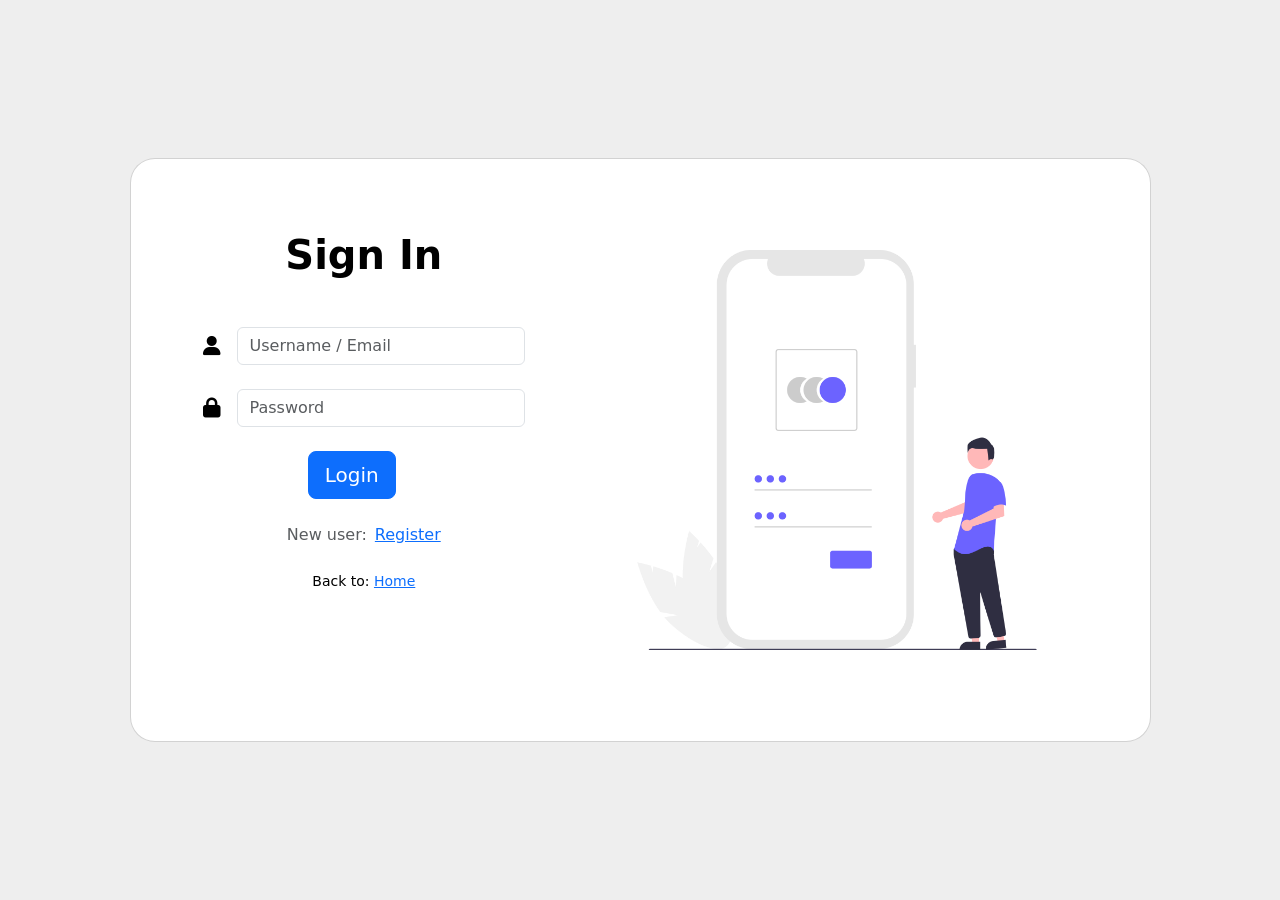
==== pages/user-login.html @ 2ef17593 "remove font-awesome locally, add font-awesome cdn, add user-pages" ====
<!DOCTYPE html>
<html lang="en">
<head>
    <meta charset="UTF-8">
    <meta name="viewport" content="width=device-width, initial-scale=1.0">
    <title>User Login</title>
    <!-- Bootstrap CSS -->
    <link href="https://cdn.jsdelivr.net/npm/bootstrap@5.3.3/dist/css/bootstrap.min.css" rel="stylesheet" integrity="sha384-QWTKZyjpPEjISv5WaRU9OFeRpok6YctnYmDr5pNlyT2bRjXh0JMhjY6hW+ALEwIH" crossorigin="anonymous">

    <!-- Font Awesome -->
    <link href="https://cdnjs.cloudflare.com/ajax/libs/font-awesome/6.0.0-beta3/css/all.min.css" rel="stylesheet">
</head>
<body>

    <section class="vh-100" style="background-color: #eee;">
        <div class="container h-100">
            <div class="row d-flex justify-content-center align-items-center h-100">
                <div class="col-lg-12 col-xl-11">
                    <div class="card text-black" style="border-radius: 25px;">
                        <div class="card-body p-md-5">
                            <div class="row justify-content-center">
                                <div class="col-md-10 col-lg-6 col-xl-5 order-2 order-lg-1">
                                    <p class="text-center h1 fw-bold mb-5 mx-1 mx-md-4 mt-4">Sign In</p>
                    
                                    <form class="mx-1 mx-md-4" action="../index.html" method="POST" id="login-form">
                                        <div class="d-flex flex-row align-items-center mb-4">
                                            <i class="fa-solid fa-user fa-lg me-3"></i>
                                            <div data-mdb-input-init class="form-outline flex-fill mb-0">
                                                <input type="text" id="email" class="form-control" placeholder="Username / Email" required />
                                            </div>
                                        </div>
                                        <div class="d-flex flex-row align-items-center mb-4">
                                            <i class="fa-solid fa-lock fa-lg me-3"></i>
                                            <div data-mdb-input-init class="form-outline flex-fill mb-0">
                                                <input type="password" id="password" class="form-control" placeholder="Password" required/>
                                            </div>
                                        </div>
                                        <div class="d-flex justify-content-center mx-4 mb-3 mb-lg-4">
                                            <button  type="submit" data-mdb-button-init data-mdb-ripple-init class="btn btn-primary btn-lg me-4">Login</button>
                                        </div>
                                        <div class="d-flex justify-content-center mx-4 mb-3 mb-lg-4">
                                            <label class="text-muted me-2">
                                                New user: 
                                            </label>
                                            <a href="./user-register.html">Register</a>
                                        </div>
                                        <div class="d-flex justify-content-center mx-4 mb-3 mb-lg-4">
                                            <small>
                                            <label class="text-mutedme-2">
                                                Back to: 
                                            </label>
                                            <a href="../index.html">Home</a>
                                            </small> 
                                        </div>
                                    </form>
      
                                </div>
                                <div class="col-md-10 col-lg-6 col-xl-7 d-flex align-items-center order-1 order-lg-2">
                                    <img src="../images/login.png" class="img-fluid" alt="Sample image">
                                </div>
                            </div>
                        </div>
                    </div>
                </div>
            </div>
        </div>
    </section>
    

    <!-- Bootstrap js -->
    <script src="https://cdn.jsdelivr.net/npm/bootstrap@5.3.3/dist/js/bootstrap.bundle.min.js" integrity="sha384-YvpcrYf0tY3lHB60NNkmXc5s9fDVZLESaAA55NDzOxhy9GkcIdslK1eN7N6jIeHz" crossorigin="anonymous"></script>

    <!-- Validation -->
    <script>
        document.getElementById('login-form').addEventListener('submit', function(event) {
            // const username = document.getElementById('username').value;
            const email = document.getElementById('email').value;
            const password = document.getElementById('password').value;

            if (!email || !password) {
                alert("All fields are required!");
                event.preventDefault(); // Prevent form submission
            }
        });
    </script>  
</body>
</html>
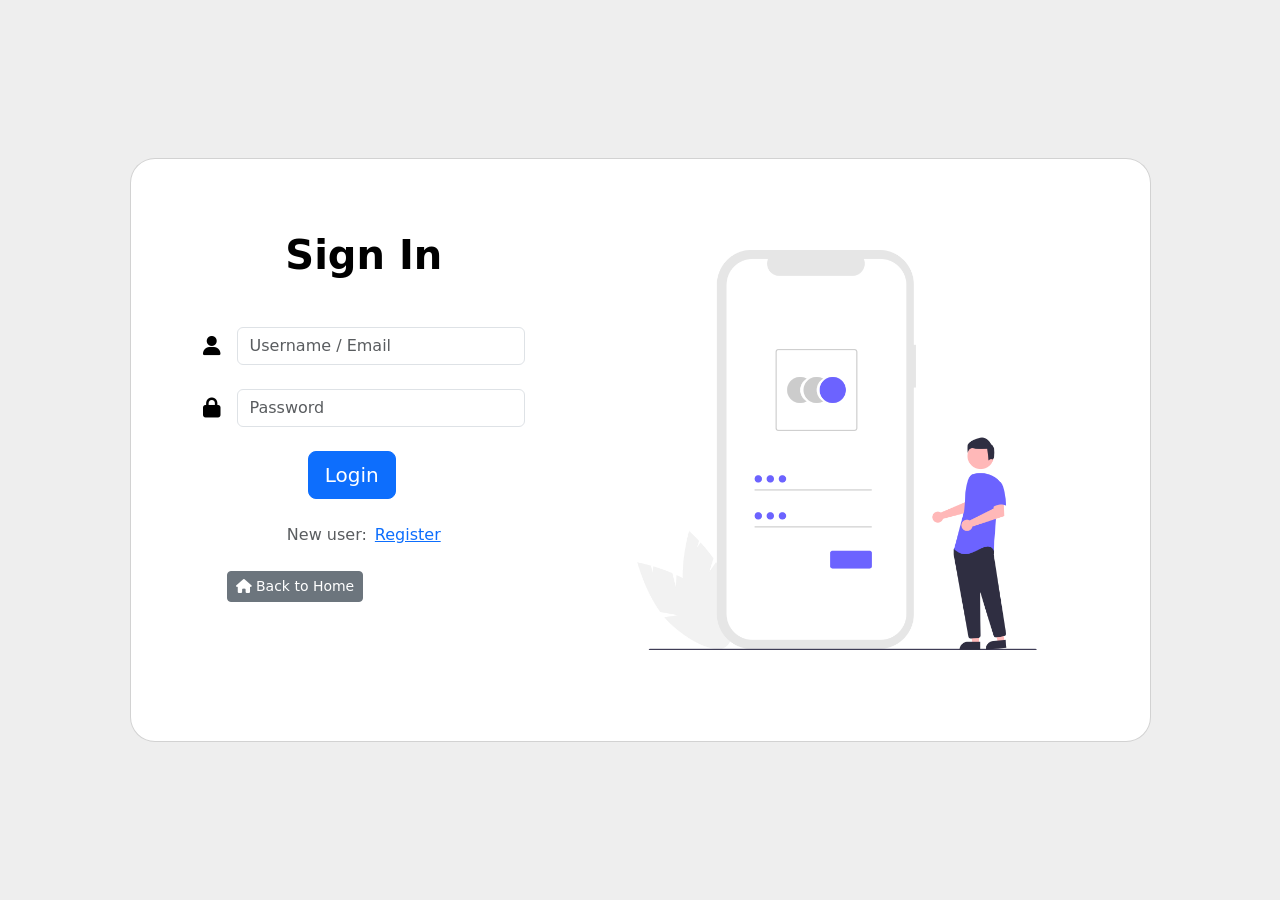
==== commit 548e145a: "update user-registration" ====
--- a/pages/user-login.html
+++ b/pages/user-login.html
@@ -44,13 +44,10 @@
                                             </label>
                                             <a href="./user-register.html">Register</a>
                                         </div>
-                                        <div class="d-flex justify-content-center mx-4 mb-3 mb-lg-4">
-                                            <small>
-                                            <label class="text-mutedme-2">
-                                                Back to: 
-                                            </label>
-                                            <a href="../index.html">Home</a>
-                                            </small> 
+                                        <div class="d-flex justify-content-start mx-4 mb-3 mb-lg-4">
+                                            <a href="../index.html" class="btn btn-sm btn-secondary">
+                                                <i class="fa-solid fa-house"></i> Back to Home
+                                            </a>
                                         </div>
                                     </form>
       
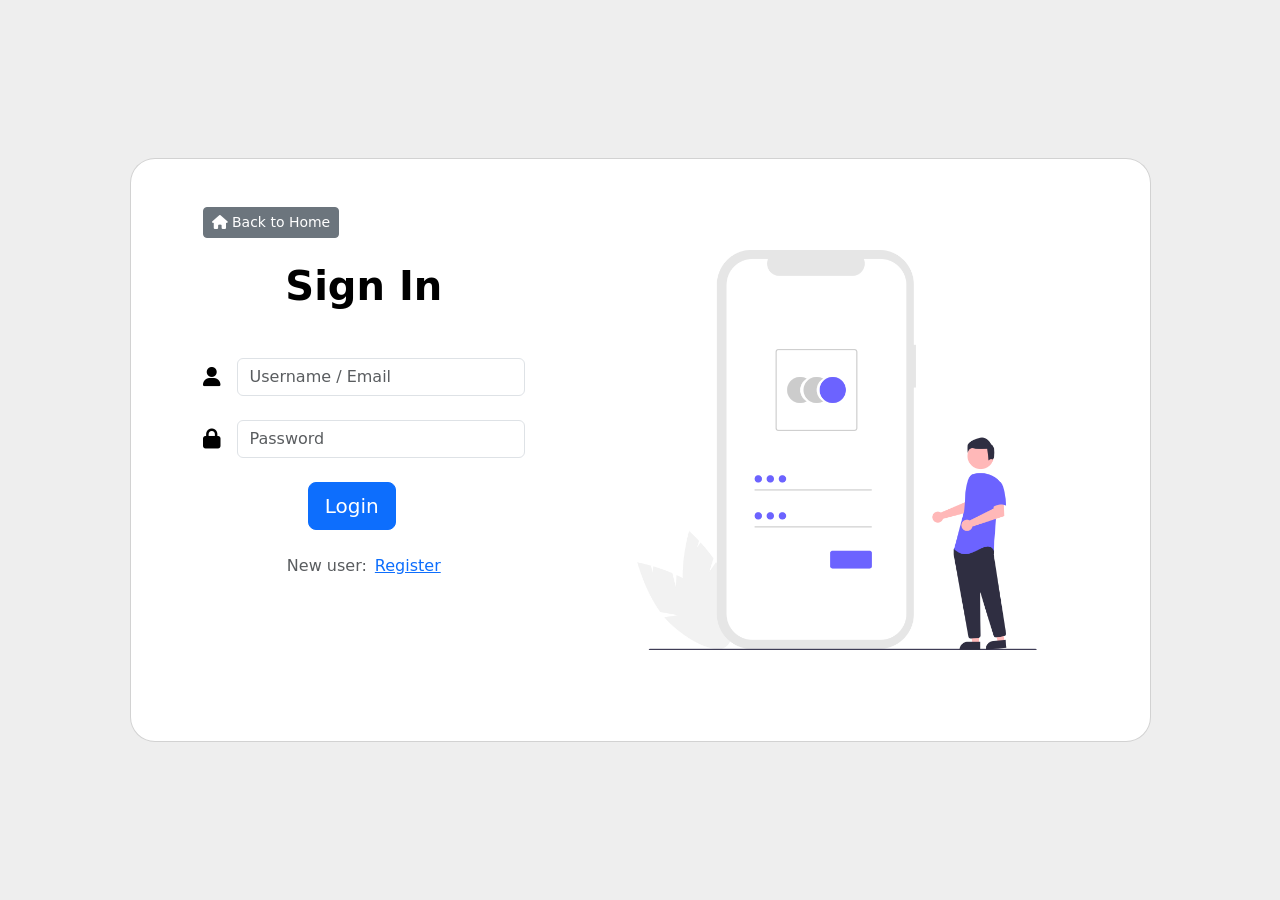
==== commit dc509379: "update login page" ====
--- a/pages/user-login.html
+++ b/pages/user-login.html
@@ -20,6 +20,13 @@
                         <div class="card-body p-md-5">
                             <div class="row justify-content-center">
                                 <div class="col-md-10 col-lg-6 col-xl-5 order-2 order-lg-1">
+                                    <!-- Back to Home -->
+                                    <div class="d-flex justify-content-start mx-4 mb-3 mb-lg-4">
+                                        <a href="../index.html" class="btn btn-sm btn-secondary me-3">
+                                            <i class="fa-solid fa-house"></i> Back to Home
+                                        </a>
+                                    </div>
+
                                     <p class="text-center h1 fw-bold mb-5 mx-1 mx-md-4 mt-4">Sign In</p>
                     
                                     <form class="mx-1 mx-md-4" action="../index.html" method="POST" id="login-form">
@@ -43,11 +50,6 @@
                                                 New user: 
                                             </label>
                                             <a href="./user-register.html">Register</a>
-                                        </div>
-                                        <div class="d-flex justify-content-start mx-4 mb-3 mb-lg-4">
-                                            <a href="../index.html" class="btn btn-sm btn-secondary">
-                                                <i class="fa-solid fa-house"></i> Back to Home
-                                            </a>
                                         </div>
                                     </form>
       
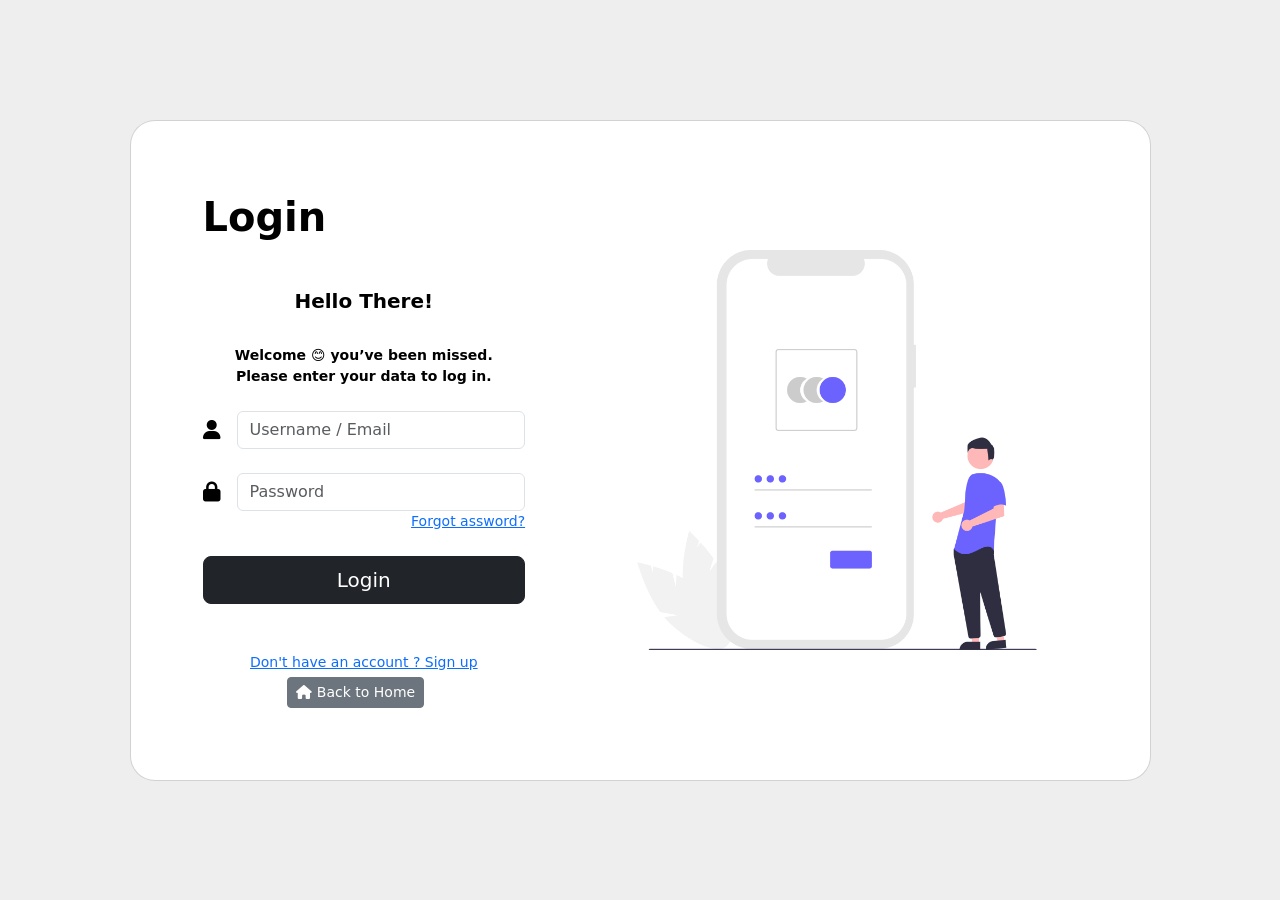
==== commit 15e24987: "update pages" ====
--- a/pages/user-login.html
+++ b/pages/user-login.html
@@ -3,7 +3,7 @@
 <head>
     <meta charset="UTF-8">
     <meta name="viewport" content="width=device-width, initial-scale=1.0">
-    <title>User Login</title>
+    <title>Login</title>
     <!-- Bootstrap CSS -->
     <link href="https://cdn.jsdelivr.net/npm/bootstrap@5.3.3/dist/css/bootstrap.min.css" rel="stylesheet" integrity="sha384-QWTKZyjpPEjISv5WaRU9OFeRpok6YctnYmDr5pNlyT2bRjXh0JMhjY6hW+ALEwIH" crossorigin="anonymous">
 
@@ -19,40 +19,49 @@
                     <div class="card text-black" style="border-radius: 25px;">
                         <div class="card-body p-md-5">
                             <div class="row justify-content-center">
+
                                 <div class="col-md-10 col-lg-6 col-xl-5 order-2 order-lg-1">
+                                    <p class="text-start h1 fw-bold mb-5 mx-1 mx-md-4 mt-4">Login</p>
+
+                                    <div class="d-flex justify-content-center mx-4 mb-3 mb-lg-4">
+                                        <h5 class="fw-bold">Hello There!</h5>
+                                    </div>
+                                    <div class="d-flex justify-content-center mx-4 mb-3 mb-lg-4">
+                                        <small class="text-center fw-bold">Welcome 😊 you’ve been missed.<br />Please enter your data to log in.</small>
+                                    </div>
+
+                                    <form class="mx-1 mx-md-4" action="../index.html" method="POST" id="login-form">
+                                        <div class="d-flex flex-row align-items-center mb-4">
+                                            <i class="fa-solid fa-user fa-lg me-3"></i>
+                                            <div class="form-outline flex-fill mb-0">
+                                                <input type="text" id="email" class="form-control" placeholder="Username / Email" required />
+                                            </div>
+                                        </div>
+                                        <div class="d-flex flex-row align-items-center mb-0">
+                                            <i class="fa-solid fa-lock fa-lg me-3"></i>
+                                            <div class="form-outline flex-fill mb-0">
+                                                <input type="password" id="password" class="form-control" placeholder="Password" required/>
+                                            </div>
+                                        </div>
+                                        <div class="d-flex flex-row justify-content-end mb-4">
+                                            <small><a href="./user-register.html">Forgot assword?</a></small>
+                                        </div>
+                                        
+                                        <div class="d-grid gap-2 mb-4">
+                                            <button  type="submit" class="btn btn-dark btn-lg mb-4">Login</button>
+                                        </div>
+                                    </form>
+                                    <div class="d-flex justify-content-center mx-4 mb-1">
+                                        <small><a href="./user-register.html">Don't have an account ? Sign up</a></small>
+                                    </div>
+
                                     <!-- Back to Home -->
-                                    <div class="d-flex justify-content-start mx-4 mb-3 mb-lg-4">
+                                    <div class="d-flex justify-content-center mx-4 mb-3 mb-lg-4">
                                         <a href="../index.html" class="btn btn-sm btn-secondary me-3">
                                             <i class="fa-solid fa-house"></i> Back to Home
                                         </a>
                                     </div>
 
-                                    <p class="text-center h1 fw-bold mb-5 mx-1 mx-md-4 mt-4">Sign In</p>
-                    
-                                    <form class="mx-1 mx-md-4" action="../index.html" method="POST" id="login-form">
-                                        <div class="d-flex flex-row align-items-center mb-4">
-                                            <i class="fa-solid fa-user fa-lg me-3"></i>
-                                            <div data-mdb-input-init class="form-outline flex-fill mb-0">
-                                                <input type="text" id="email" class="form-control" placeholder="Username / Email" required />
-                                            </div>
-                                        </div>
-                                        <div class="d-flex flex-row align-items-center mb-4">
-                                            <i class="fa-solid fa-lock fa-lg me-3"></i>
-                                            <div data-mdb-input-init class="form-outline flex-fill mb-0">
-                                                <input type="password" id="password" class="form-control" placeholder="Password" required/>
-                                            </div>
-                                        </div>
-                                        <div class="d-flex justify-content-center mx-4 mb-3 mb-lg-4">
-                                            <button  type="submit" data-mdb-button-init data-mdb-ripple-init class="btn btn-primary btn-lg me-4">Login</button>
-                                        </div>
-                                        <div class="d-flex justify-content-center mx-4 mb-3 mb-lg-4">
-                                            <label class="text-muted me-2">
-                                                New user: 
-                                            </label>
-                                            <a href="./user-register.html">Register</a>
-                                        </div>
-                                    </form>
-      
                                 </div>
                                 <div class="col-md-10 col-lg-6 col-xl-7 d-flex align-items-center order-1 order-lg-2">
                                     <img src="../images/login.png" class="img-fluid" alt="Sample image">
